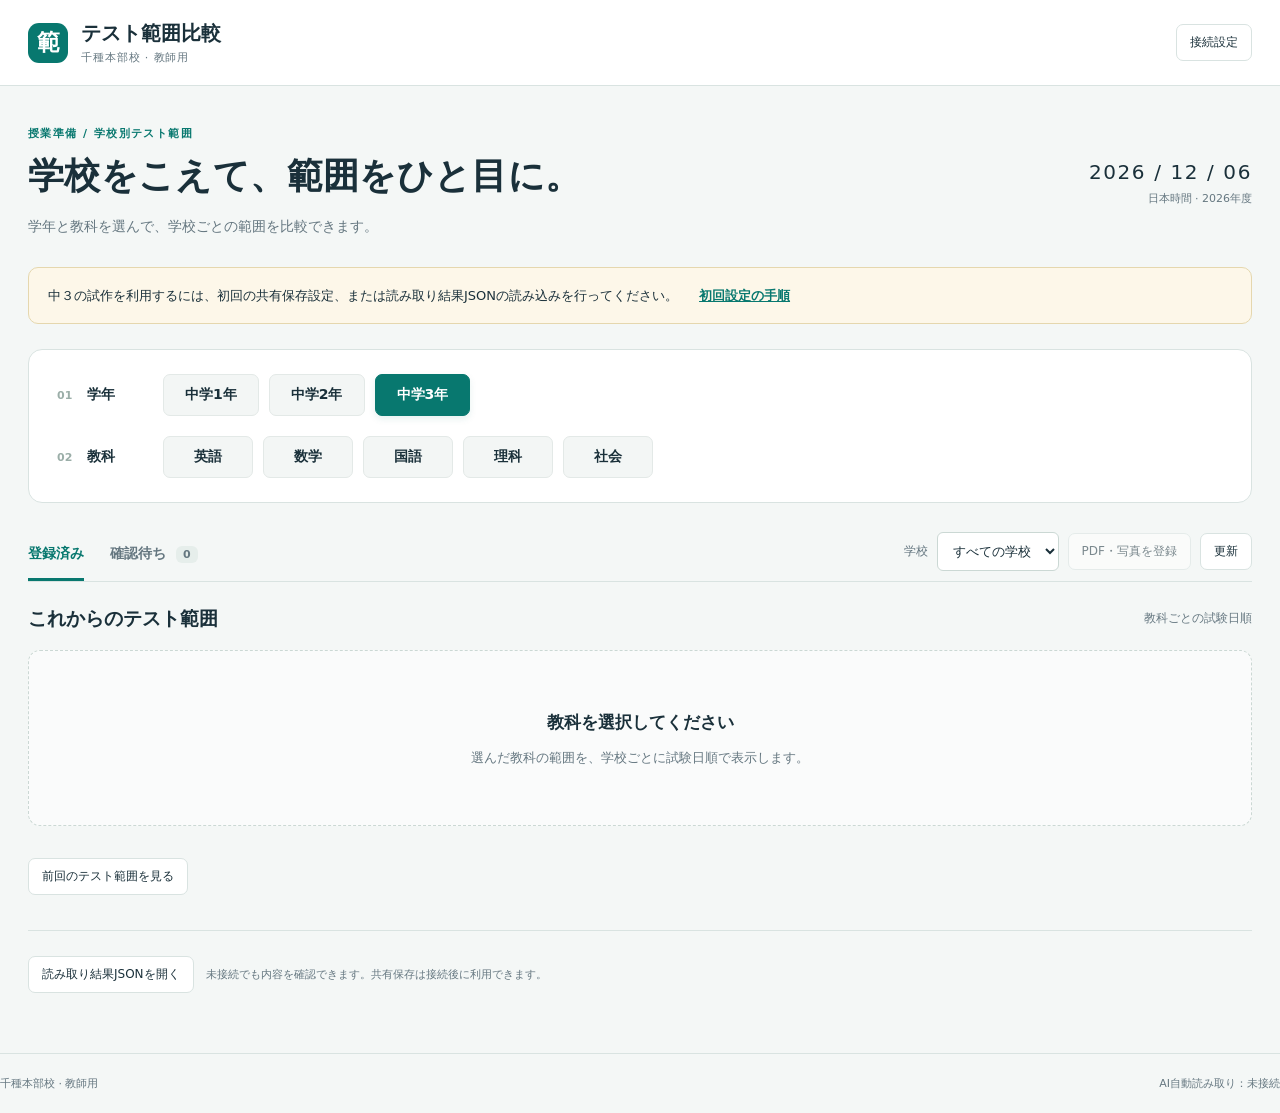
==== docs/school-ranges/index.html @ e5ff46f2 "Add separate school-range comparison UI and Google storage setup guide" ====
<!doctype html>
<html lang="ja">
<head>
  <meta charset="utf-8"><meta name="viewport" content="width=device-width, initial-scale=1">
  <meta name="robots" content="noindex,nofollow">
  <title>千種本部校｜学校別テスト範囲比較</title>
  <link rel="stylesheet" href="styles.css">
</head>
<body>
  <header class="top"><a class="brand" href="./"><span class="mark">範</span><span>テスト範囲比較<small>千種本部校 · 教師用</small></span></a><button id="connectionButton" class="quiet">接続設定</button></header>
  <main>
    <section class="intro"><div><p class="eyebrow">授業準備 / 学校別テスト範囲</p><h1>学校をこえて、<br class="mobile">範囲をひと目に。</h1><p class="lead">学年と教科を選んで、学校ごとの範囲を比較できます。</p></div><div class="today"><span id="today"></span><small id="year"></small></div></section>
    <div id="connectionStatus" class="notice" role="status"></div>
    <section class="selectors" aria-label="表示する学年と教科"><div class="selector-row"><h2><span>01</span> 学年</h2><div id="grades" class="segments"></div></div><div class="selector-row"><h2><span>02</span> 教科</h2><div id="subjects" class="segments"></div></div></section>
    <div class="toolbar"><nav class="tabs" aria-label="登録状態"><button id="upcomingTab" class="active">登録済み</button><button id="draftTab">確認待ち <span id="draftCount">0</span></button></nav><div class="actions"><label for="school">学校</label><select id="school"><option value="">すべての学校</option></select><button id="newButton" class="quiet">PDF・写真を登録</button><button id="refreshButton" class="quiet">更新</button></div></div>
    <section><div class="section-head"><h2 id="listTitle">これからのテスト範囲</h2><span id="sortHint">教科ごとの試験日順</span></div><div id="cards" class="cards"></div></section>
    <section id="previousSection" class="previous"><button id="previousButton" class="quiet">前回のテスト範囲を見る</button><div id="previousContent" hidden><div class="section-head"><h2>前回のテスト範囲</h2><span>当年度・学校ごとの直近の登録分</span></div><div id="previousCards" class="cards"></div></div></section>
    <div class="import-tools"><label class="file-button">読み取り結果JSONを開く<input id="importFile" type="file" accept="application/json,.json" hidden></label><button id="exportButton" class="quiet" hidden>確認内容をJSONで保存</button><span>未接続でも内容を確認できます。共有保存は接続後に利用できます。</span></div>
  </main>
  <footer><span>千種本部校 · 教師用</span><span>AI自動読み取り：未接続</span></footer>
  <dialog id="connectionDialog"><form method="dialog" class="modal"><div class="modal-head"><h2>共有保存の接続設定</h2><button value="cancel" class="close" aria-label="閉じる">×</button></div><p>Google側の保存用アプリを初回だけ設定します。接続先のURLを入力してください。</p><label>Apps Scriptの公開URL<input id="apiUrl" type="url" placeholder="https://script.google.com/macros/s/…/exec"></label><p id="connectionError" class="error" role="alert"></p><div class="modal-actions"><a href="setup.html" target="_blank" rel="noopener">初回設定の手順を見る</a><button id="connectButton" type="button" class="primary">接続する</button></div></form></dialog>
  <dialog id="editorDialog"><form id="editorForm" class="modal wide"><div class="modal-head"><div><p class="eyebrow">原本と照合してから登録</p><h2 id="editorTitle">範囲を修正</h2></div><button id="editorClose" type="button" class="close" aria-label="閉じる">×</button></div><div class="edit-layout"><section class="source-panel"><div class="source-tools"><strong id="sourceLabel"></strong><button id="loadOriginal" type="button" class="quiet">原本を表示</button><a id="driveOriginal" target="_blank" rel="noopener">Driveで開く</a></div><div id="sourcePreview" class="source-preview"><p>「原本を表示」で、登録元のPDF・写真を確認できます。</p></div></section><section class="fields"><div class="field-row"><label>学校名<input name="school" maxlength="80" required></label><label>学年<select name="grade"><option value="1">中学1年</option><option value="2">中学2年</option><option value="3">中学3年</option></select></label></div><div class="field-row"><label>年度<input name="year" type="number" min="2000" max="2100" required></label><label>テスト名<input name="testName" maxlength="100" required></label></div><div id="issuesPanel" class="issues"></div><div id="subjectFields"></div><label class="check"><input id="reviewed" type="checkbox">学校名・年度・試験日・全教科の範囲を原本と照合しました</label><p id="editorError" class="error" role="alert"></p></section></div><div class="modal-actions sticky"><span id="saveHint"></span><div><button id="saveDraft" type="button" class="quiet">下書き保存</button><button id="publishButton" type="button" class="primary">確認して登録</button></div></div></form></dialog>
  <dialog id="uploadDialog"><form id="uploadForm" class="modal"><div class="modal-head"><h2>PDF・写真を登録</h2><button id="uploadClose" type="button" class="close" aria-label="閉じる">×</button></div><p>資料を保存した後、原本と照合しながら範囲を入力します。AI自動読み取りは未接続です。</p><label>資料（PDF・JPEG・PNG／10MBまで）<input id="uploadFile" type="file" accept="application/pdf,image/jpeg,image/png" required></label><p id="uploadError" class="error" role="alert"></p><div class="modal-actions"><span>1件につき1校・1学年・1回のテスト</span><button id="uploadButton" type="button" class="primary">資料を保存して入力</button></div></form></dialog>
  <div id="toast" class="toast" role="status" hidden></div>
  <script src="config.js"></script><script src="core.js"></script><script src="app.js"></script>
</body>
</html>
---- docs/school-ranges/styles.css ----
:root{--ink:#1a303a;--muted:#657780;--accent:#08786f;--paper:#f4f7f6;--line:#d9e3e1;--orange:#946122;--pale:#fdf7e9;font-family:'Yu Gothic UI','Meiryo',system-ui,sans-serif;color:var(--ink);background:var(--paper)}*{box-sizing:border-box}body{margin:0}button,input,select,textarea{font:inherit}button,a,label.file-button{touch-action:manipulation}button,.file-button{cursor:pointer}button{border:0;background:none;color:inherit}button:disabled{opacity:.55;cursor:wait}a{color:var(--accent)}button:focus-visible,a:focus-visible,input:focus-visible,textarea:focus-visible,select:focus-visible{outline:3px solid #56b9ac;outline-offset:3px}.top{height:86px;padding:0 max(28px,calc((100vw - 1360px)/2));display:flex;align-items:center;justify-content:space-between;background:#fff;border-bottom:1px solid var(--line)}.brand{display:flex;gap:13px;align-items:center;color:var(--ink);text-decoration:none;font-size:20px;font-weight:700}.brand small{display:block;font-size:11px;color:var(--muted);font-weight:500;margin-top:3px;letter-spacing:.08em}.mark{display:grid;place-items:center;background:var(--accent);color:white;width:40px;height:40px;border-radius:11px;font-size:23px}main{max-width:1360px;margin:auto;padding:40px 28px 60px}.intro{display:flex;align-items:center;justify-content:space-between;margin-bottom:27px}.eyebrow{font-size:11px;letter-spacing:.13em;color:var(--accent);font-weight:700;margin:0 0 10px}h1{font-size:36px;letter-spacing:.01em;line-height:1.4;margin:0 0 13px}h2{margin:0;font-size:19px}.lead{font-size:14px;color:var(--muted);line-height:1.8;margin:0}.today{text-align:right;font-size:20px;font-variant-numeric:tabular-nums;letter-spacing:.08em}.today small{font-size:11px;color:var(--muted);display:block;margin-top:7px;letter-spacing:0}.mobile{display:none}.notice{padding:15px 19px;border:1px solid #e5d7ae;background:var(--pale);border-radius:10px;font-size:13px;line-height:1.8;margin-bottom:25px}.notice.connected{background:#eaf5f1;border-color:#bbdacf}.notice button{color:var(--accent);text-decoration:underline;margin-left:15px;font-weight:700}.selectors{background:white;border:1px solid var(--line);padding:24px 28px;border-radius:14px;margin-bottom:27px}.selector-row{display:flex;align-items:center;gap:26px}.selector-row+.selector-row{margin-top:20px}.selector-row h2{min-width:80px;font-size:14px}.selector-row h2 span{color:#9baea8;font-size:11px;margin-right:10px}.segments{display:flex;flex-wrap:wrap;gap:10px}.segments button{min-width:90px;background:#f3f6f5;border:1px solid #e3e9e7;border-radius:7px;padding:11px 21px;font-weight:700;font-size:14px}.segments button.active{background:var(--accent);border-color:var(--accent);color:white;box-shadow:0 3px 7px #08786f1a}.toolbar{display:flex;align-items:center;justify-content:space-between;gap:15px;border-bottom:1px solid var(--line);margin-bottom:24px}.tabs{display:flex;align-items:center;gap:26px}.tabs button{padding:15px 0;border-bottom:3px solid transparent;font-size:14px;font-weight:700;color:var(--muted)}.tabs button.active{color:var(--accent);border-color:var(--accent)}.tabs span{background:#e6eeeb;padding:2px 7px;border-radius:6px;margin-left:5px;font-size:11px}.actions{display:flex;align-items:center;gap:9px;padding-bottom:7px}.actions label{font-size:12px;color:var(--muted)}.quiet,.file-button{border:1px solid var(--line);border-radius:7px;background:white;padding:9px 13px;font-size:12px;white-space:nowrap}.primary{background:var(--accent);color:white;border-radius:8px;padding:11px 17px;font-size:13px;font-weight:700}select,input,textarea{border:1px solid #cbd8d4;border-radius:6px;background:#fff;color:var(--ink);padding:10px 11px}select{font-size:13px}.section-head{display:flex;align-items:center;justify-content:space-between;margin:0 0 18px}.section-head span{color:var(--muted);font-size:12px}.cards{display:grid;grid-template-columns:repeat(3,minmax(0,1fr));gap:18px;align-items:start}.card{background:white;border:1px solid var(--line);border-radius:12px;overflow:hidden}.card-top{padding:18px 21px 16px;border-bottom:1px solid #e8eeeb;background:#fcfdfc}.card-date{color:var(--accent);font-weight:700;font-size:18px;margin:0 0 10px;font-variant-numeric:tabular-nums}.card h3{font-size:21px;margin:0 0 6px}.card-meta{font-size:11px;color:var(--muted)}.badge{display:inline-block;margin-left:8px;color:var(--orange);background:#f9efdc;padding:2px 7px;border-radius:5px;font-size:10px;vertical-align:middle}.card-body{padding:20px 21px}.card-label{font-size:11px;font-weight:700;color:var(--muted);letter-spacing:.07em;margin:0 0 9px}.range-text{white-space:pre-wrap;overflow-wrap:anywhere;line-height:1.95;font-size:14px;margin:0}.points{border-top:1px solid #e6ede9;margin-top:20px;padding-top:16px}.points .range-text{font-size:12px;line-height:1.9}.card-issues{background:var(--pale);font-size:12px;line-height:1.8;padding:12px 15px;border-top:1px solid #efdfb8}.card-bottom{display:flex;justify-content:space-between;padding:13px 20px;border-top:1px solid #e8eeeb;font-size:12px}.card-bottom button{color:var(--accent);font-weight:700}.empty{grid-column:1/-1;text-align:center;border:1px dashed #cbd8d4;padding:54px 20px;border-radius:12px;background:#ffffff88;color:var(--muted);line-height:2}.empty h3{color:var(--ink);font-size:17px;margin:0 0 6px}.empty p{font-size:13px;margin:0}.empty button{margin-top:15px}.previous{margin-top:32px}.previous #previousContent{background:#eaf0ed;padding:23px;margin-top:17px;border-radius:12px}.import-tools{margin-top:35px;padding-top:25px;border-top:1px solid var(--line);display:flex;flex-wrap:wrap;align-items:center;gap:12px}.import-tools span{font-size:11px;color:var(--muted)}footer{max-width:1304px;margin:auto;border-top:1px solid var(--line);padding:22px 0;display:flex;justify-content:space-between;color:var(--muted);font-size:11px}dialog{padding:0;border:1px solid var(--line);border-radius:15px;max-width:min(95vw,1300px);max-height:94vh;box-shadow:0 16px 100px #132c3940}dialog::backdrop{background:#0c26386b}.modal{width:min(600px,93vw);padding:26px;margin:0}.modal.wide{width:min(1240px,94vw)}.modal p{font-size:13px;line-height:1.9;color:var(--muted)}.modal-head{display:flex;justify-content:space-between;align-items:start;gap:20px;margin-bottom:22px}.close{font-size:26px;line-height:1;padding:2px}.modal label{display:block;font-size:12px;font-weight:700;line-height:1.8}.modal label input:not([type=checkbox]),.modal label textarea,.modal label select{display:block;width:100%;margin-top:5px;font-size:14px;font-weight:400}.modal-actions{display:flex;align-items:center;justify-content:space-between;gap:16px;margin-top:25px;font-size:12px}.modal-actions>div{display:flex;gap:8px}.modal-actions a{font-size:12px}.sticky{position:sticky;bottom:-26px;padding:15px 0;background:#fff;border-top:1px solid var(--line);z-index:2}.edit-layout{display:grid;grid-template-columns:1fr 1fr;gap:25px;align-items:start}.source-panel{position:sticky;top:0}.source-tools{display:flex;align-items:center;gap:10px;flex-wrap:wrap;margin-bottom:12px;font-size:12px}.source-tools a{font-size:12px}.source-preview{height:64vh;min-height:340px;border:1px solid var(--line);border-radius:8px;background:#f0f3f2;overflow:auto;display:flex;align-items:center;justify-content:center}.source-preview p{text-align:center;margin:25px}.source-preview iframe{border:0;width:100%;height:100%}.source-preview img{max-width:100%;height:auto}.field-row{display:grid;grid-template-columns:1fr 1fr;gap:12px;margin-bottom:14px}.subject-field{border-top:1px solid var(--line);padding-top:18px;margin-top:20px}.subject-field h3{font-size:16px;color:var(--accent);margin:0 0 10px}.subject-field label{margin-bottom:11px}.subject-field textarea{min-height:130px;resize:vertical;line-height:1.8}.subject-field textarea.points-input{min-height:70px}.check{display:flex!important;align-items:flex-start;gap:7px;margin-top:17px;font-size:12px!important}.check input{margin-top:4px}.issues:not(:empty){background:var(--pale);padding:13px;border-radius:8px;margin:16px 0;font-size:12px}.issues h3{font-size:13px;margin:0 0 10px;color:var(--orange)}.issues .check{font-weight:400;line-height:1.8;margin:8px 0}.error{color:#b44239!important;white-space:pre-line}.toast{position:fixed;bottom:28px;left:50%;transform:translateX(-50%);background:#173d36;color:white;border-radius:9px;padding:14px 25px;max-width:90vw;font-size:13px;box-shadow:0 7px 25px #102b3930;z-index:20}.setup main{max-width:900px}.step{background:white;border:1px solid var(--line);padding:26px;border-radius:12px;margin:20px 0}.step h2{margin-bottom:14px}.step p,.step li{font-size:14px;line-height:2}.setup ol{padding-left:22px}.setup textarea{width:100%;height:180px;font-family:monospace;font-size:12px}.setup code{background:#edf2ef;padding:2px 6px;border-radius:4px}@media(min-width:1700px){.cards{gap:24px}}@media(max-width:1100px){.cards{grid-template-columns:repeat(2,minmax(0,1fr))}.toolbar{align-items:flex-start;flex-direction:column;gap:8px}.actions{width:100%;flex-wrap:wrap}.edit-layout{grid-template-columns:1fr}.source-panel{position:static}.source-preview{height:48vh}}@media(max-width:680px){.top{height:73px;padding:0 18px}.brand{font-size:16px}.brand small{font-size:10px}.mark{width:34px;height:34px;font-size:19px}main{padding:29px 18px 35px}.intro{align-items:start}.today{font-size:12px;margin-top:5px;white-space:nowrap}.today small{font-size:10px}h1{font-size:27px}.mobile{display:block}.lead{font-size:12px}.selectors{padding:20px 16px}.selector-row{align-items:start;flex-direction:column;gap:10px}.selector-row h2{font-size:12px}.segments{gap:7px}.segments button{min-width:0;font-size:12px;padding:10px 15px}.cards{grid-template-columns:1fr}.toolbar{margin-bottom:20px}.actions{gap:7px}.actions select{max-width:165px;font-size:12px}.section-head h2{font-size:17px}.section-head span{font-size:10px}.range-text{font-size:15px}.card h3{font-size:22px}.card-date{font-size:19px}.modal{padding:20px}.modal-head h2{font-size:18px}.modal-actions{flex-wrap:wrap}.sticky{bottom:-20px}.field-row{grid-template-columns:1fr}.previous #previousContent{padding:13px}footer{margin:0 18px;font-size:10px}.top .quiet{padding:8px;font-size:11px}}
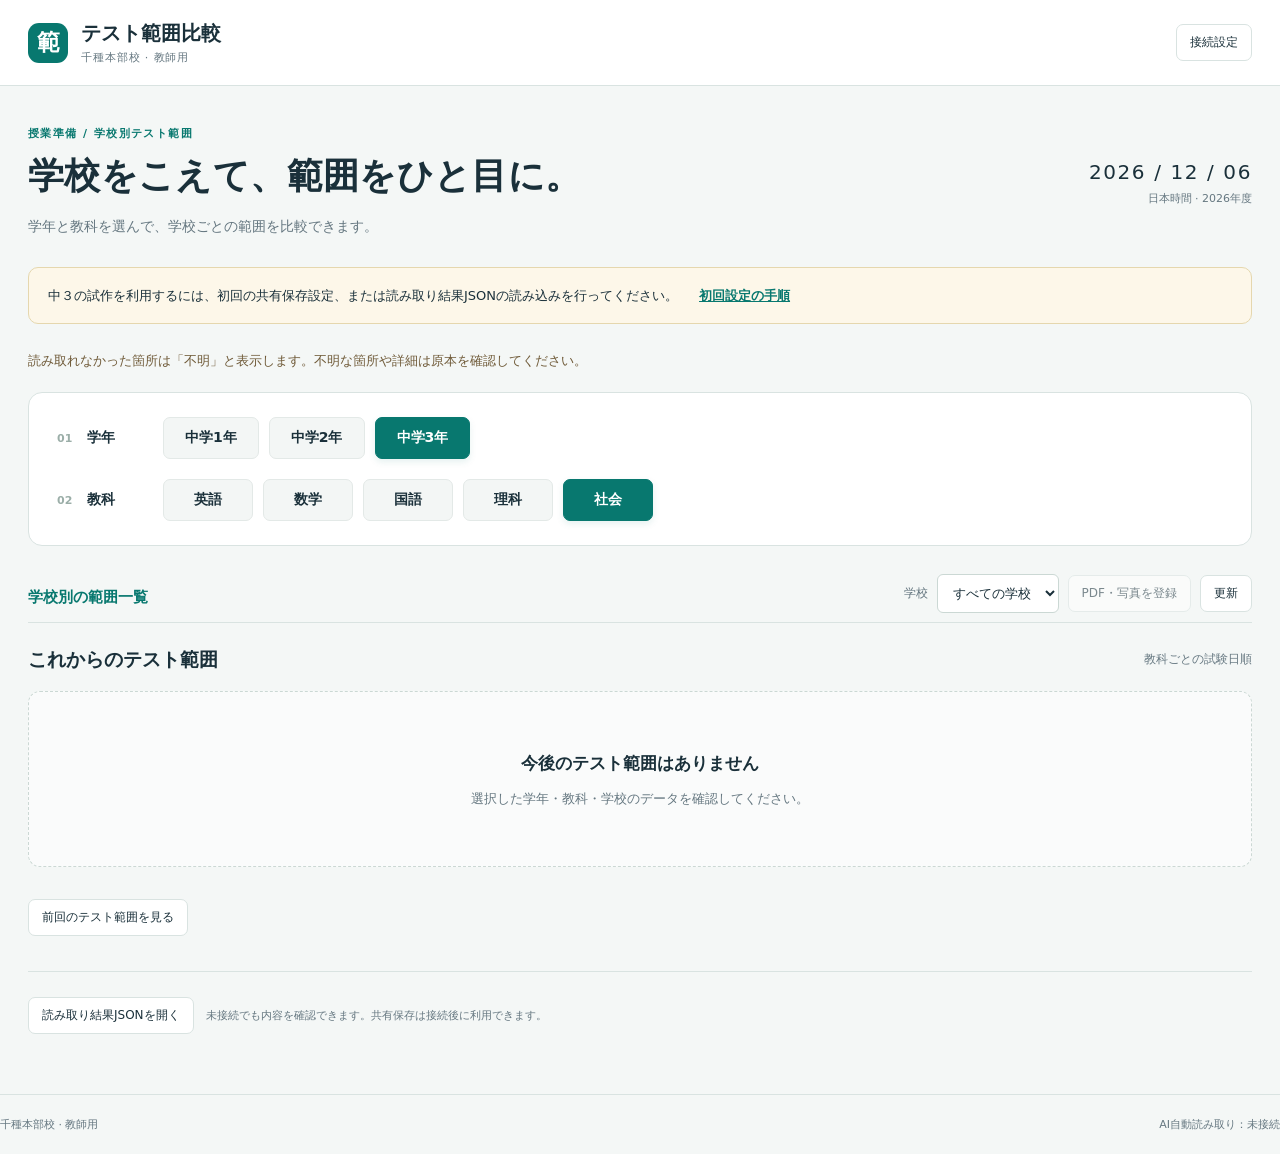
==== commit 96cc3a55: "Remove review gate and display school ranges with unknown fragments immediately" ====
--- a/docs/school-ranges/index.html
+++ b/docs/school-ranges/index.html
@@ -4,24 +4,24 @@
   <meta charset="utf-8"><meta name="viewport" content="width=device-width, initial-scale=1">
   <meta name="robots" content="noindex,nofollow">
   <title>千種本部校｜学校別テスト範囲比較</title>
-  <link rel="stylesheet" href="styles.css">
+  <link rel="stylesheet" href="styles.css?v=direct-20261107">
 </head>
 <body>
   <header class="top"><a class="brand" href="./"><span class="mark">範</span><span>テスト範囲比較<small>千種本部校 · 教師用</small></span></a><button id="connectionButton" class="quiet">接続設定</button></header>
   <main>
     <section class="intro"><div><p class="eyebrow">授業準備 / 学校別テスト範囲</p><h1>学校をこえて、<br class="mobile">範囲をひと目に。</h1><p class="lead">学年と教科を選んで、学校ごとの範囲を比較できます。</p></div><div class="today"><span id="today"></span><small id="year"></small></div></section>
     <div id="connectionStatus" class="notice" role="status"></div>
-    <section class="selectors" aria-label="表示する学年と教科"><div class="selector-row"><h2><span>01</span> 学年</h2><div id="grades" class="segments"></div></div><div class="selector-row"><h2><span>02</span> 教科</h2><div id="subjects" class="segments"></div></div></section>
-    <div class="toolbar"><nav class="tabs" aria-label="登録状態"><button id="upcomingTab" class="active">登録済み</button><button id="draftTab">確認待ち <span id="draftCount">0</span></button></nav><div class="actions"><label for="school">学校</label><select id="school"><option value="">すべての学校</option></select><button id="newButton" class="quiet">PDF・写真を登録</button><button id="refreshButton" class="quiet">更新</button></div></div>
+    <p class="source-note">読み取れなかった箇所は「不明」と表示します。不明な箇所や詳細は原本を確認してください。</p><section class="selectors" aria-label="表示する学年と教科"><div class="selector-row"><h2><span>01</span> 学年</h2><div id="grades" class="segments"></div></div><div class="selector-row"><h2><span>02</span> 教科</h2><div id="subjects" class="segments"></div></div></section>
+    <div class="toolbar"><strong class="list-label">学校別の範囲一覧</strong><div class="actions"><label for="school">学校</label><select id="school"><option value="">すべての学校</option></select><button id="newButton" class="quiet">PDF・写真を登録</button><button id="refreshButton" class="quiet">更新</button></div></div>
     <section><div class="section-head"><h2 id="listTitle">これからのテスト範囲</h2><span id="sortHint">教科ごとの試験日順</span></div><div id="cards" class="cards"></div></section>
     <section id="previousSection" class="previous"><button id="previousButton" class="quiet">前回のテスト範囲を見る</button><div id="previousContent" hidden><div class="section-head"><h2>前回のテスト範囲</h2><span>当年度・学校ごとの直近の登録分</span></div><div id="previousCards" class="cards"></div></div></section>
     <div class="import-tools"><label class="file-button">読み取り結果JSONを開く<input id="importFile" type="file" accept="application/json,.json" hidden></label><button id="exportButton" class="quiet" hidden>確認内容をJSONで保存</button><span>未接続でも内容を確認できます。共有保存は接続後に利用できます。</span></div>
   </main>
   <footer><span>千種本部校 · 教師用</span><span>AI自動読み取り：未接続</span></footer>
   <dialog id="connectionDialog"><form method="dialog" class="modal"><div class="modal-head"><h2>共有保存の接続設定</h2><button value="cancel" class="close" aria-label="閉じる">×</button></div><p>Google側の保存用アプリを初回だけ設定します。接続先のURLを入力してください。</p><label>Apps Scriptの公開URL<input id="apiUrl" type="url" placeholder="https://script.google.com/macros/s/…/exec"></label><p id="connectionError" class="error" role="alert"></p><div class="modal-actions"><a href="setup.html" target="_blank" rel="noopener">初回設定の手順を見る</a><button id="connectButton" type="button" class="primary">接続する</button></div></form></dialog>
-  <dialog id="editorDialog"><form id="editorForm" class="modal wide"><div class="modal-head"><div><p class="eyebrow">原本と照合してから登録</p><h2 id="editorTitle">範囲を修正</h2></div><button id="editorClose" type="button" class="close" aria-label="閉じる">×</button></div><div class="edit-layout"><section class="source-panel"><div class="source-tools"><strong id="sourceLabel"></strong><button id="loadOriginal" type="button" class="quiet">原本を表示</button><a id="driveOriginal" target="_blank" rel="noopener">Driveで開く</a></div><div id="sourcePreview" class="source-preview"><p>「原本を表示」で、登録元のPDF・写真を確認できます。</p></div></section><section class="fields"><div class="field-row"><label>学校名<input name="school" maxlength="80" required></label><label>学年<select name="grade"><option value="1">中学1年</option><option value="2">中学2年</option><option value="3">中学3年</option></select></label></div><div class="field-row"><label>年度<input name="year" type="number" min="2000" max="2100" required></label><label>テスト名<input name="testName" maxlength="100" required></label></div><div id="issuesPanel" class="issues"></div><div id="subjectFields"></div><label class="check"><input id="reviewed" type="checkbox">学校名・年度・試験日・全教科の範囲を原本と照合しました</label><p id="editorError" class="error" role="alert"></p></section></div><div class="modal-actions sticky"><span id="saveHint"></span><div><button id="saveDraft" type="button" class="quiet">下書き保存</button><button id="publishButton" type="button" class="primary">確認して登録</button></div></div></form></dialog>
+  <dialog id="editorDialog"><form id="editorForm" class="modal wide"><div class="modal-head"><div><p class="eyebrow">不明な箇所は「不明」のまま保存できます</p><h2 id="editorTitle">範囲を修正</h2></div><button id="editorClose" type="button" class="close" aria-label="閉じる">×</button></div><div class="edit-layout"><section class="source-panel"><div class="source-tools"><strong id="sourceLabel"></strong><button id="loadOriginal" type="button" class="quiet">原本を表示</button><a id="driveOriginal" target="_blank" rel="noopener">Driveで開く</a></div><div id="sourcePreview" class="source-preview"><p>「原本を表示」で、登録元のPDF・写真を確認できます。</p></div></section><section class="fields"><div class="field-row"><label>学校名<input name="school" maxlength="80" required></label><label>学年<select name="grade"><option value="1">中学1年</option><option value="2">中学2年</option><option value="3">中学3年</option></select></label></div><div class="field-row"><label>年度<input name="year" type="number" min="2000" max="2100" required></label><label>テスト名<input name="testName" maxlength="100" required></label></div><div id="subjectFields"></div><p id="editorError" class="error" role="alert"></p></section></div><div class="modal-actions sticky"><span id="saveHint"></span><div><button id="publishButton" type="button" class="primary">保存する</button></div></div></form></dialog>
   <dialog id="uploadDialog"><form id="uploadForm" class="modal"><div class="modal-head"><h2>PDF・写真を登録</h2><button id="uploadClose" type="button" class="close" aria-label="閉じる">×</button></div><p>資料を保存した後、原本と照合しながら範囲を入力します。AI自動読み取りは未接続です。</p><label>資料（PDF・JPEG・PNG／10MBまで）<input id="uploadFile" type="file" accept="application/pdf,image/jpeg,image/png" required></label><p id="uploadError" class="error" role="alert"></p><div class="modal-actions"><span>1件につき1校・1学年・1回のテスト</span><button id="uploadButton" type="button" class="primary">資料を保存して入力</button></div></form></dialog>
   <div id="toast" class="toast" role="status" hidden></div>
-  <script src="config.js"></script><script src="core.js"></script><script src="app.js"></script>
+  <script src="config.js?v=direct-20261107"></script><script src="core.js?v=direct-20261107"></script><script src="app.js?v=direct-20261107"></script>
 </body>
 </html>
--- a/docs/school-ranges/styles.css
+++ b/docs/school-ranges/styles.css
@@ -1 +1 @@
-:root{--ink:#1a303a;--muted:#657780;--accent:#08786f;--paper:#f4f7f6;--line:#d9e3e1;--orange:#946122;--pale:#fdf7e9;font-family:'Yu Gothic UI','Meiryo',system-ui,sans-serif;color:var(--ink);background:var(--paper)}*{box-sizing:border-box}body{margin:0}button,input,select,textarea{font:inherit}button,a,label.file-button{touch-action:manipulation}button,.file-button{cursor:pointer}button{border:0;background:none;color:inherit}button:disabled{opacity:.55;cursor:wait}a{color:var(--accent)}button:focus-visible,a:focus-visible,input:focus-visible,textarea:focus-visible,select:focus-visible{outline:3px solid #56b9ac;outline-offset:3px}.top{height:86px;padding:0 max(28px,calc((100vw - 1360px)/2));display:flex;align-items:center;justify-content:space-between;background:#fff;border-bottom:1px solid var(--line)}.brand{display:flex;gap:13px;align-items:center;color:var(--ink);text-decoration:none;font-size:20px;font-weight:700}.brand small{display:block;font-size:11px;color:var(--muted);font-weight:500;margin-top:3px;letter-spacing:.08em}.mark{display:grid;place-items:center;background:var(--accent);color:white;width:40px;height:40px;border-radius:11px;font-size:23px}main{max-width:1360px;margin:auto;padding:40px 28px 60px}.intro{display:flex;align-items:center;justify-content:space-between;margin-bottom:27px}.eyebrow{font-size:11px;letter-spacing:.13em;color:var(--accent);font-weight:700;margin:0 0 10px}h1{font-size:36px;letter-spacing:.01em;line-height:1.4;margin:0 0 13px}h2{margin:0;font-size:19px}.lead{font-size:14px;color:var(--muted);line-height:1.8;margin:0}.today{text-align:right;font-size:20px;font-variant-numeric:tabular-nums;letter-spacing:.08em}.today small{font-size:11px;color:var(--muted);display:block;margin-top:7px;letter-spacing:0}.mobile{display:none}.notice{padding:15px 19px;border:1px solid #e5d7ae;background:var(--pale);border-radius:10px;font-size:13px;line-height:1.8;margin-bottom:25px}.notice.connected{background:#eaf5f1;border-color:#bbdacf}.notice button{color:var(--accent);text-decoration:underline;margin-left:15px;font-weight:700}.selectors{background:white;border:1px solid var(--line);padding:24px 28px;border-radius:14px;margin-bottom:27px}.selector-row{display:flex;align-items:center;gap:26px}.selector-row+.selector-row{margin-top:20px}.selector-row h2{min-width:80px;font-size:14px}.selector-row h2 span{color:#9baea8;font-size:11px;margin-right:10px}.segments{display:flex;flex-wrap:wrap;gap:10px}.segments button{min-width:90px;background:#f3f6f5;border:1px solid #e3e9e7;border-radius:7px;padding:11px 21px;font-weight:700;font-size:14px}.segments button.active{background:var(--accent);border-color:var(--accent);color:white;box-shadow:0 3px 7px #08786f1a}.toolbar{display:flex;align-items:center;justify-content:space-between;gap:15px;border-bottom:1px solid var(--line);margin-bottom:24px}.tabs{display:flex;align-items:center;gap:26px}.tabs button{padding:15px 0;border-bottom:3px solid transparent;font-size:14px;font-weight:700;color:var(--muted)}.tabs button.active{color:var(--accent);border-color:var(--accent)}.tabs span{background:#e6eeeb;padding:2px 7px;border-radius:6px;margin-left:5px;font-size:11px}.actions{display:flex;align-items:center;gap:9px;padding-bottom:7px}.actions label{font-size:12px;color:var(--muted)}.quiet,.file-button{border:1px solid var(--line);border-radius:7px;background:white;padding:9px 13px;font-size:12px;white-space:nowrap}.primary{background:var(--accent);color:white;border-radius:8px;padding:11px 17px;font-size:13px;font-weight:700}select,input,textarea{border:1px solid #cbd8d4;border-radius:6px;background:#fff;color:var(--ink);padding:10px 11px}select{font-size:13px}.section-head{display:flex;align-items:center;justify-content:space-between;margin:0 0 18px}.section-head span{color:var(--muted);font-size:12px}.cards{display:grid;grid-template-columns:repeat(3,minmax(0,1fr));gap:18px;align-items:start}.card{background:white;border:1px solid var(--line);border-radius:12px;overflow:hidden}.card-top{padding:18px 21px 16px;border-bottom:1px solid #e8eeeb;background:#fcfdfc}.card-date{color:var(--accent);font-weight:700;font-size:18px;margin:0 0 10px;font-variant-numeric:tabular-nums}.card h3{font-size:21px;margin:0 0 6px}.card-meta{font-size:11px;color:var(--muted)}.badge{display:inline-block;margin-left:8px;color:var(--orange);background:#f9efdc;padding:2px 7px;border-radius:5px;font-size:10px;vertical-align:middle}.card-body{padding:20px 21px}.card-label{font-size:11px;font-weight:700;color:var(--muted);letter-spacing:.07em;margin:0 0 9px}.range-text{white-space:pre-wrap;overflow-wrap:anywhere;line-height:1.95;font-size:14px;margin:0}.points{border-top:1px solid #e6ede9;margin-top:20px;padding-top:16px}.points .range-text{font-size:12px;line-height:1.9}.card-issues{background:var(--pale);font-size:12px;line-height:1.8;padding:12px 15px;border-top:1px solid #efdfb8}.card-bottom{display:flex;justify-content:space-between;padding:13px 20px;border-top:1px solid #e8eeeb;font-size:12px}.card-bottom button{color:var(--accent);font-weight:700}.empty{grid-column:1/-1;text-align:center;border:1px dashed #cbd8d4;padding:54px 20px;border-radius:12px;background:#ffffff88;color:var(--muted);line-height:2}.empty h3{color:var(--ink);font-size:17px;margin:0 0 6px}.empty p{font-size:13px;margin:0}.empty button{margin-top:15px}.previous{margin-top:32px}.previous #previousContent{background:#eaf0ed;padding:23px;margin-top:17px;border-radius:12px}.import-tools{margin-top:35px;padding-top:25px;border-top:1px solid var(--line);display:flex;flex-wrap:wrap;align-items:center;gap:12px}.import-tools span{font-size:11px;color:var(--muted)}footer{max-width:1304px;margin:auto;border-top:1px solid var(--line);padding:22px 0;display:flex;justify-content:space-between;color:var(--muted);font-size:11px}dialog{padding:0;border:1px solid var(--line);border-radius:15px;max-width:min(95vw,1300px);max-height:94vh;box-shadow:0 16px 100px #132c3940}dialog::backdrop{background:#0c26386b}.modal{width:min(600px,93vw);padding:26px;margin:0}.modal.wide{width:min(1240px,94vw)}.modal p{font-size:13px;line-height:1.9;color:var(--muted)}.modal-head{display:flex;justify-content:space-between;align-items:start;gap:20px;margin-bottom:22px}.close{font-size:26px;line-height:1;padding:2px}.modal label{display:block;font-size:12px;font-weight:700;line-height:1.8}.modal label input:not([type=checkbox]),.modal label textarea,.modal label select{display:block;width:100%;margin-top:5px;font-size:14px;font-weight:400}.modal-actions{display:flex;align-items:center;justify-content:space-between;gap:16px;margin-top:25px;font-size:12px}.modal-actions>div{display:flex;gap:8px}.modal-actions a{font-size:12px}.sticky{position:sticky;bottom:-26px;padding:15px 0;background:#fff;border-top:1px solid var(--line);z-index:2}.edit-layout{display:grid;grid-template-columns:1fr 1fr;gap:25px;align-items:start}.source-panel{position:sticky;top:0}.source-tools{display:flex;align-items:center;gap:10px;flex-wrap:wrap;margin-bottom:12px;font-size:12px}.source-tools a{font-size:12px}.source-preview{height:64vh;min-height:340px;border:1px solid var(--line);border-radius:8px;background:#f0f3f2;overflow:auto;display:flex;align-items:center;justify-content:center}.source-preview p{text-align:center;margin:25px}.source-preview iframe{border:0;width:100%;height:100%}.source-preview img{max-width:100%;height:auto}.field-row{display:grid;grid-template-columns:1fr 1fr;gap:12px;margin-bottom:14px}.subject-field{border-top:1px solid var(--line);padding-top:18px;margin-top:20px}.subject-field h3{font-size:16px;color:var(--accent);margin:0 0 10px}.subject-field label{margin-bottom:11px}.subject-field textarea{min-height:130px;resize:vertical;line-height:1.8}.subject-field textarea.points-input{min-height:70px}.check{display:flex!important;align-items:flex-start;gap:7px;margin-top:17px;font-size:12px!important}.check input{margin-top:4px}.issues:not(:empty){background:var(--pale);padding:13px;border-radius:8px;margin:16px 0;font-size:12px}.issues h3{font-size:13px;margin:0 0 10px;color:var(--orange)}.issues .check{font-weight:400;line-height:1.8;margin:8px 0}.error{color:#b44239!important;white-space:pre-line}.toast{position:fixed;bottom:28px;left:50%;transform:translateX(-50%);background:#173d36;color:white;border-radius:9px;padding:14px 25px;max-width:90vw;font-size:13px;box-shadow:0 7px 25px #102b3930;z-index:20}.setup main{max-width:900px}.step{background:white;border:1px solid var(--line);padding:26px;border-radius:12px;margin:20px 0}.step h2{margin-bottom:14px}.step p,.step li{font-size:14px;line-height:2}.setup ol{padding-left:22px}.setup textarea{width:100%;height:180px;font-family:monospace;font-size:12px}.setup code{background:#edf2ef;padding:2px 6px;border-radius:4px}@media(min-width:1700px){.cards{gap:24px}}@media(max-width:1100px){.cards{grid-template-columns:repeat(2,minmax(0,1fr))}.toolbar{align-items:flex-start;flex-direction:column;gap:8px}.actions{width:100%;flex-wrap:wrap}.edit-layout{grid-template-columns:1fr}.source-panel{position:static}.source-preview{height:48vh}}@media(max-width:680px){.top{height:73px;padding:0 18px}.brand{font-size:16px}.brand small{font-size:10px}.mark{width:34px;height:34px;font-size:19px}main{padding:29px 18px 35px}.intro{align-items:start}.today{font-size:12px;margin-top:5px;white-space:nowrap}.today small{font-size:10px}h1{font-size:27px}.mobile{display:block}.lead{font-size:12px}.selectors{padding:20px 16px}.selector-row{align-items:start;flex-direction:column;gap:10px}.selector-row h2{font-size:12px}.segments{gap:7px}.segments button{min-width:0;font-size:12px;padding:10px 15px}.cards{grid-template-columns:1fr}.toolbar{margin-bottom:20px}.actions{gap:7px}.actions select{max-width:165px;font-size:12px}.section-head h2{font-size:17px}.section-head span{font-size:10px}.range-text{font-size:15px}.card h3{font-size:22px}.card-date{font-size:19px}.modal{padding:20px}.modal-head h2{font-size:18px}.modal-actions{flex-wrap:wrap}.sticky{bottom:-20px}.field-row{grid-template-columns:1fr}.previous #previousContent{padding:13px}footer{margin:0 18px;font-size:10px}.top .quiet{padding:8px;font-size:11px}}
+:root{--ink:#1a303a;--muted:#657780;--accent:#08786f;--paper:#f4f7f6;--line:#d9e3e1;--orange:#946122;--pale:#fdf7e9;font-family:'Yu Gothic UI','Meiryo',system-ui,sans-serif;color:var(--ink);background:var(--paper)}*{box-sizing:border-box}body{margin:0}button,input,select,textarea{font:inherit}button,a,label.file-button{touch-action:manipulation}button,.file-button{cursor:pointer}button{border:0;background:none;color:inherit}button:disabled{opacity:.55;cursor:wait}a{color:var(--accent)}button:focus-visible,a:focus-visible,input:focus-visible,textarea:focus-visible,select:focus-visible{outline:3px solid #56b9ac;outline-offset:3px}.top{height:86px;padding:0 max(28px,calc((100vw - 1360px)/2));display:flex;align-items:center;justify-content:space-between;background:#fff;border-bottom:1px solid var(--line)}.brand{display:flex;gap:13px;align-items:center;color:var(--ink);text-decoration:none;font-size:20px;font-weight:700}.brand small{display:block;font-size:11px;color:var(--muted);font-weight:500;margin-top:3px;letter-spacing:.08em}.mark{display:grid;place-items:center;background:var(--accent);color:white;width:40px;height:40px;border-radius:11px;font-size:23px}main{max-width:1360px;margin:auto;padding:40px 28px 60px}.intro{display:flex;align-items:center;justify-content:space-between;margin-bottom:27px}.eyebrow{font-size:11px;letter-spacing:.13em;color:var(--accent);font-weight:700;margin:0 0 10px}h1{font-size:36px;letter-spacing:.01em;line-height:1.4;margin:0 0 13px}h2{margin:0;font-size:19px}.lead{font-size:14px;color:var(--muted);line-height:1.8;margin:0}.today{text-align:right;font-size:20px;font-variant-numeric:tabular-nums;letter-spacing:.08em}.today small{font-size:11px;color:var(--muted);display:block;margin-top:7px;letter-spacing:0}.mobile{display:none}.notice{padding:15px 19px;border:1px solid #e5d7ae;background:var(--pale);border-radius:10px;font-size:13px;line-height:1.8;margin-bottom:25px}.notice.connected{background:#eaf5f1;border-color:#bbdacf}.notice button{color:var(--accent);text-decoration:underline;margin-left:15px;font-weight:700}.selectors{background:white;border:1px solid var(--line);padding:24px 28px;border-radius:14px;margin-bottom:27px}.selector-row{display:flex;align-items:center;gap:26px}.selector-row+.selector-row{margin-top:20px}.selector-row h2{min-width:80px;font-size:14px}.selector-row h2 span{color:#9baea8;font-size:11px;margin-right:10px}.segments{display:flex;flex-wrap:wrap;gap:10px}.segments button{min-width:90px;background:#f3f6f5;border:1px solid #e3e9e7;border-radius:7px;padding:11px 21px;font-weight:700;font-size:14px}.segments button.active{background:var(--accent);border-color:var(--accent);color:white;box-shadow:0 3px 7px #08786f1a}.source-note{font-size:13px;color:#6f5a38;line-height:1.9;margin:0 0 18px}.list-label{font-size:15px;padding:15px 0;color:var(--accent)}.toolbar{display:flex;align-items:center;justify-content:space-between;gap:15px;border-bottom:1px solid var(--line);margin-bottom:24px}.tabs{display:flex;align-items:center;gap:26px}.tabs button{padding:15px 0;border-bottom:3px solid transparent;font-size:14px;font-weight:700;color:var(--muted)}.tabs button.active{color:var(--accent);border-color:var(--accent)}.tabs span{background:#e6eeeb;padding:2px 7px;border-radius:6px;margin-left:5px;font-size:11px}.actions{display:flex;align-items:center;gap:9px;padding-bottom:7px}.actions label{font-size:12px;color:var(--muted)}.quiet,.file-button{border:1px solid var(--line);border-radius:7px;background:white;padding:9px 13px;font-size:12px;white-space:nowrap}.primary{background:var(--accent);color:white;border-radius:8px;padding:11px 17px;font-size:13px;font-weight:700}select,input,textarea{border:1px solid #cbd8d4;border-radius:6px;background:#fff;color:var(--ink);padding:10px 11px}select{font-size:13px}.section-head{display:flex;align-items:center;justify-content:space-between;margin:0 0 18px}.section-head span{color:var(--muted);font-size:12px}.cards{display:grid;grid-template-columns:repeat(3,minmax(0,1fr));gap:18px;align-items:start}.card{background:white;border:1px solid var(--line);border-radius:12px;overflow:hidden}.card-top{padding:18px 21px 16px;border-bottom:1px solid #e8eeeb;background:#fcfdfc}.card-date{color:var(--accent);font-weight:700;font-size:18px;margin:0 0 10px;font-variant-numeric:tabular-nums}.card h3{font-size:21px;margin:0 0 6px}.card-meta{font-size:11px;color:var(--muted)}.badge{display:inline-block;margin-left:8px;color:var(--orange);background:#f9efdc;padding:2px 7px;border-radius:5px;font-size:10px;vertical-align:middle}.card-body{padding:20px 21px}.card-label{font-size:11px;font-weight:700;color:var(--muted);letter-spacing:.07em;margin:0 0 9px}.range-text{white-space:pre-wrap;overflow-wrap:anywhere;line-height:1.95;font-size:14px;margin:0}.points{border-top:1px solid #e6ede9;margin-top:20px;padding-top:16px}.points .range-text{font-size:12px;line-height:1.9}.card-issues{background:var(--pale);font-size:12px;line-height:1.8;padding:12px 15px;border-top:1px solid #efdfb8}.card-bottom{display:flex;justify-content:space-between;padding:13px 20px;border-top:1px solid #e8eeeb;font-size:12px}.card-bottom button{color:var(--accent);font-weight:700}.empty{grid-column:1/-1;text-align:center;border:1px dashed #cbd8d4;padding:54px 20px;border-radius:12px;background:#ffffff88;color:var(--muted);line-height:2}.empty h3{color:var(--ink);font-size:17px;margin:0 0 6px}.empty p{font-size:13px;margin:0}.empty button{margin-top:15px}.previous{margin-top:32px}.previous #previousContent{background:#eaf0ed;padding:23px;margin-top:17px;border-radius:12px}.import-tools{margin-top:35px;padding-top:25px;border-top:1px solid var(--line);display:flex;flex-wrap:wrap;align-items:center;gap:12px}.import-tools span{font-size:11px;color:var(--muted)}footer{max-width:1304px;margin:auto;border-top:1px solid var(--line);padding:22px 0;display:flex;justify-content:space-between;color:var(--muted);font-size:11px}dialog{padding:0;border:1px solid var(--line);border-radius:15px;max-width:min(95vw,1300px);max-height:94vh;box-shadow:0 16px 100px #132c3940}dialog::backdrop{background:#0c26386b}.modal{width:min(600px,93vw);padding:26px;margin:0}.modal.wide{width:min(1240px,94vw)}.modal p{font-size:13px;line-height:1.9;color:var(--muted)}.modal-head{display:flex;justify-content:space-between;align-items:start;gap:20px;margin-bottom:22px}.close{font-size:26px;line-height:1;padding:2px}.modal label{display:block;font-size:12px;font-weight:700;line-height:1.8}.modal label input:not([type=checkbox]),.modal label textarea,.modal label select{display:block;width:100%;margin-top:5px;font-size:14px;font-weight:400}.modal-actions{display:flex;align-items:center;justify-content:space-between;gap:16px;margin-top:25px;font-size:12px}.modal-actions>div{display:flex;gap:8px}.modal-actions a{font-size:12px}.sticky{position:sticky;bottom:-26px;padding:15px 0;background:#fff;border-top:1px solid var(--line);z-index:2}.edit-layout{display:grid;grid-template-columns:1fr 1fr;gap:25px;align-items:start}.source-panel{position:sticky;top:0}.source-tools{display:flex;align-items:center;gap:10px;flex-wrap:wrap;margin-bottom:12px;font-size:12px}.source-tools a{font-size:12px}.source-preview{height:64vh;min-height:340px;border:1px solid var(--line);border-radius:8px;background:#f0f3f2;overflow:auto;display:flex;align-items:center;justify-content:center}.source-preview p{text-align:center;margin:25px}.source-preview iframe{border:0;width:100%;height:100%}.source-preview img{max-width:100%;height:auto}.field-row{display:grid;grid-template-columns:1fr 1fr;gap:12px;margin-bottom:14px}.subject-field{border-top:1px solid var(--line);padding-top:18px;margin-top:20px}.subject-field h3{font-size:16px;color:var(--accent);margin:0 0 10px}.subject-field label{margin-bottom:11px}.subject-field textarea{min-height:130px;resize:vertical;line-height:1.8}.subject-field textarea.points-input{min-height:70px}.check{display:flex!important;align-items:flex-start;gap:7px;margin-top:17px;font-size:12px!important}.check input{margin-top:4px}.issues:not(:empty){background:var(--pale);padding:13px;border-radius:8px;margin:16px 0;font-size:12px}.issues h3{font-size:13px;margin:0 0 10px;color:var(--orange)}.issues .check{font-weight:400;line-height:1.8;margin:8px 0}.error{color:#b44239!important;white-space:pre-line}.toast{position:fixed;bottom:28px;left:50%;transform:translateX(-50%);background:#173d36;color:white;border-radius:9px;padding:14px 25px;max-width:90vw;font-size:13px;box-shadow:0 7px 25px #102b3930;z-index:20}.setup main{max-width:900px}.step{background:white;border:1px solid var(--line);padding:26px;border-radius:12px;margin:20px 0}.step h2{margin-bottom:14px}.step p,.step li{font-size:14px;line-height:2}.setup ol{padding-left:22px}.setup textarea{width:100%;height:180px;font-family:monospace;font-size:12px}.setup code{background:#edf2ef;padding:2px 6px;border-radius:4px}@media(min-width:1700px){.cards{gap:24px}}@media(max-width:1100px){.cards{grid-template-columns:repeat(2,minmax(0,1fr))}.toolbar{align-items:flex-start;flex-direction:column;gap:8px}.actions{width:100%;flex-wrap:wrap}.edit-layout{grid-template-columns:1fr}.source-panel{position:static}.source-preview{height:48vh}}@media(max-width:680px){.top{height:73px;padding:0 18px}.brand{font-size:16px}.brand small{font-size:10px}.mark{width:34px;height:34px;font-size:19px}main{padding:29px 18px 35px}.intro{align-items:start}.today{font-size:12px;margin-top:5px;white-space:nowrap}.today small{font-size:10px}h1{font-size:27px}.mobile{display:block}.lead{font-size:12px}.selectors{padding:20px 16px}.selector-row{align-items:start;flex-direction:column;gap:10px}.selector-row h2{font-size:12px}.segments{gap:7px}.segments button{min-width:0;font-size:12px;padding:10px 15px}.cards{grid-template-columns:1fr}.toolbar{margin-bottom:20px}.actions{gap:7px}.actions select{max-width:165px;font-size:12px}.section-head h2{font-size:17px}.section-head span{font-size:10px}.range-text{font-size:15px}.card h3{font-size:22px}.card-date{font-size:19px}.modal{padding:20px}.modal-head h2{font-size:18px}.modal-actions{flex-wrap:wrap}.sticky{bottom:-20px}.field-row{grid-template-columns:1fr}.previous #previousContent{padding:13px}footer{margin:0 18px;font-size:10px}.top .quiet{padding:8px;font-size:11px}}
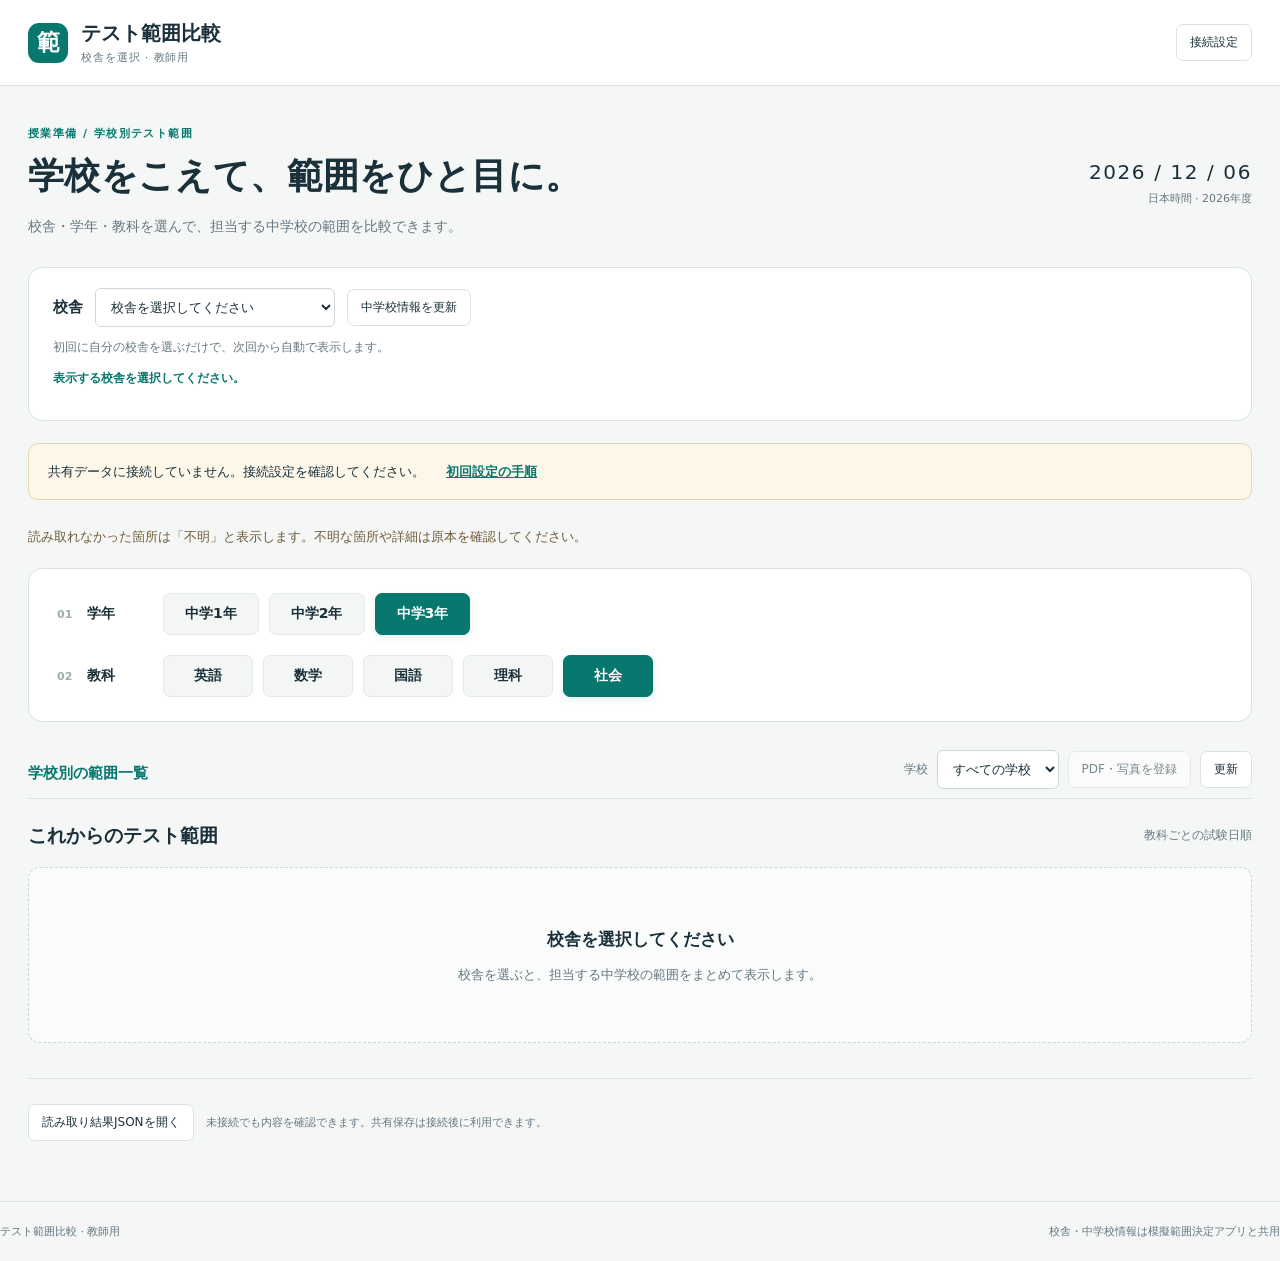
==== commit cdd0b47e: "Add campus selection using the shared middle-school directory" ====
--- a/docs/school-ranges/index.html
+++ b/docs/school-ranges/index.html
@@ -3,13 +3,14 @@
 <head>
   <meta charset="utf-8"><meta name="viewport" content="width=device-width, initial-scale=1">
   <meta name="robots" content="noindex,nofollow">
-  <title>千種本部校｜学校別テスト範囲比較</title>
-  <link rel="stylesheet" href="styles.css?v=direct-20261107">
+  <title>学校別テスト範囲比較</title>
+  <link rel="stylesheet" href="styles.css?v=campus-20261107">
 </head>
 <body>
-  <header class="top"><a class="brand" href="./"><span class="mark">範</span><span>テスト範囲比較<small>千種本部校 · 教師用</small></span></a><button id="connectionButton" class="quiet">接続設定</button></header>
+  <header class="top"><a class="brand" href="./"><span class="mark">範</span><span>テスト範囲比較<small id="campusBrand">校舎を選択 · 教師用</small></span></a><button id="connectionButton" class="quiet">接続設定</button></header>
   <main>
-    <section class="intro"><div><p class="eyebrow">授業準備 / 学校別テスト範囲</p><h1>学校をこえて、<br class="mobile">範囲をひと目に。</h1><p class="lead">学年と教科を選んで、学校ごとの範囲を比較できます。</p></div><div class="today"><span id="today"></span><small id="year"></small></div></section>
+    <section class="intro"><div><p class="eyebrow">授業準備 / 学校別テスト範囲</p><h1>学校をこえて、<br class="mobile">範囲をひと目に。</h1><p class="lead">校舎・学年・教科を選んで、担当する中学校の範囲を比較できます。</p></div><div class="today"><span id="today"></span><small id="year"></small></div></section>
+    <section class="campus-picker" aria-label="表示する校舎"><div class="campus-controls"><label for="campus">校舎</label><select id="campus" aria-describedby="campusHelp"><option value="">校舎を選択してください</option></select><button id="campusReload" class="quiet" type="button">中学校情報を更新</button></div><p id="campusHelp">初回に自分の校舎を選ぶだけで、次回から自動で表示します。</p><p id="campusStatus" role="status" aria-live="polite"></p><p id="campusSchools" class="campus-schools"></p><a id="campusManage" target="_blank" rel="noopener" hidden>中学校の設定を開く</a></section>
     <div id="connectionStatus" class="notice" role="status"></div>
     <p class="source-note">読み取れなかった箇所は「不明」と表示します。不明な箇所や詳細は原本を確認してください。</p><section class="selectors" aria-label="表示する学年と教科"><div class="selector-row"><h2><span>01</span> 学年</h2><div id="grades" class="segments"></div></div><div class="selector-row"><h2><span>02</span> 教科</h2><div id="subjects" class="segments"></div></div></section>
     <div class="toolbar"><strong class="list-label">学校別の範囲一覧</strong><div class="actions"><label for="school">学校</label><select id="school"><option value="">すべての学校</option></select><button id="newButton" class="quiet">PDF・写真を登録</button><button id="refreshButton" class="quiet">更新</button></div></div>
@@ -17,11 +18,12 @@
     <section id="previousSection" class="previous"><button id="previousButton" class="quiet">前回のテスト範囲を見る</button><div id="previousContent" hidden><div class="section-head"><h2>前回のテスト範囲</h2><span>当年度・学校ごとの直近の登録分</span></div><div id="previousCards" class="cards"></div></div></section>
     <div class="import-tools"><label class="file-button">読み取り結果JSONを開く<input id="importFile" type="file" accept="application/json,.json" hidden></label><button id="exportButton" class="quiet" hidden>確認内容をJSONで保存</button><span>未接続でも内容を確認できます。共有保存は接続後に利用できます。</span></div>
   </main>
-  <footer><span>千種本部校 · 教師用</span><span>AI自動読み取り：未接続</span></footer>
+  <footer><span id="campusFooter">テスト範囲比較 · 教師用</span><span>校舎・中学校情報は模擬範囲決定アプリと共用</span></footer>
   <dialog id="connectionDialog"><form method="dialog" class="modal"><div class="modal-head"><h2>共有保存の接続設定</h2><button value="cancel" class="close" aria-label="閉じる">×</button></div><p>Google側の保存用アプリを初回だけ設定します。接続先のURLを入力してください。</p><label>Apps Scriptの公開URL<input id="apiUrl" type="url" placeholder="https://script.google.com/macros/s/…/exec"></label><p id="connectionError" class="error" role="alert"></p><div class="modal-actions"><a href="setup.html" target="_blank" rel="noopener">初回設定の手順を見る</a><button id="connectButton" type="button" class="primary">接続する</button></div></form></dialog>
   <dialog id="editorDialog"><form id="editorForm" class="modal wide"><div class="modal-head"><div><p class="eyebrow">不明な箇所は「不明」のまま保存できます</p><h2 id="editorTitle">範囲を修正</h2></div><button id="editorClose" type="button" class="close" aria-label="閉じる">×</button></div><div class="edit-layout"><section class="source-panel"><div class="source-tools"><strong id="sourceLabel"></strong><button id="loadOriginal" type="button" class="quiet">原本を表示</button><a id="driveOriginal" target="_blank" rel="noopener">Driveで開く</a></div><div id="sourcePreview" class="source-preview"><p>「原本を表示」で、登録元のPDF・写真を確認できます。</p></div></section><section class="fields"><div class="field-row"><label>学校名<input name="school" maxlength="80" required></label><label>学年<select name="grade"><option value="1">中学1年</option><option value="2">中学2年</option><option value="3">中学3年</option></select></label></div><div class="field-row"><label>年度<input name="year" type="number" min="2000" max="2100" required></label><label>テスト名<input name="testName" maxlength="100" required></label></div><div id="subjectFields"></div><p id="editorError" class="error" role="alert"></p></section></div><div class="modal-actions sticky"><span id="saveHint"></span><div><button id="publishButton" type="button" class="primary">保存する</button></div></div></form></dialog>
   <dialog id="uploadDialog"><form id="uploadForm" class="modal"><div class="modal-head"><h2>PDF・写真を登録</h2><button id="uploadClose" type="button" class="close" aria-label="閉じる">×</button></div><p>資料を保存した後、原本と照合しながら範囲を入力します。AI自動読み取りは未接続です。</p><label>資料（PDF・JPEG・PNG／10MBまで）<input id="uploadFile" type="file" accept="application/pdf,image/jpeg,image/png" required></label><p id="uploadError" class="error" role="alert"></p><div class="modal-actions"><span>1件につき1校・1学年・1回のテスト</span><button id="uploadButton" type="button" class="primary">資料を保存して入力</button></div></form></dialog>
   <div id="toast" class="toast" role="status" hidden></div>
-  <script src="config.js?v=direct-20261107"></script><script src="core.js?v=direct-20261107"></script><script src="app.js?v=direct-20261107"></script>
+  <script src="../config.js?v=campus-20261107"></script><script src="config.js?v=campus-20261107"></script><script src="campus.js?v=campus-20261107"></script><script src="core.js?v=campus-20261107"></script><script src="app.js?v=campus-20261107"></script>
 </body>
 </html>
+
--- a/docs/school-ranges/styles.css
+++ b/docs/school-ranges/styles.css
@@ -1 +1,4 @@
 :root{--ink:#1a303a;--muted:#657780;--accent:#08786f;--paper:#f4f7f6;--line:#d9e3e1;--orange:#946122;--pale:#fdf7e9;font-family:'Yu Gothic UI','Meiryo',system-ui,sans-serif;color:var(--ink);background:var(--paper)}*{box-sizing:border-box}body{margin:0}button,input,select,textarea{font:inherit}button,a,label.file-button{touch-action:manipulation}button,.file-button{cursor:pointer}button{border:0;background:none;color:inherit}button:disabled{opacity:.55;cursor:wait}a{color:var(--accent)}button:focus-visible,a:focus-visible,input:focus-visible,textarea:focus-visible,select:focus-visible{outline:3px solid #56b9ac;outline-offset:3px}.top{height:86px;padding:0 max(28px,calc((100vw - 1360px)/2));display:flex;align-items:center;justify-content:space-between;background:#fff;border-bottom:1px solid var(--line)}.brand{display:flex;gap:13px;align-items:center;color:var(--ink);text-decoration:none;font-size:20px;font-weight:700}.brand small{display:block;font-size:11px;color:var(--muted);font-weight:500;margin-top:3px;letter-spacing:.08em}.mark{display:grid;place-items:center;background:var(--accent);color:white;width:40px;height:40px;border-radius:11px;font-size:23px}main{max-width:1360px;margin:auto;padding:40px 28px 60px}.intro{display:flex;align-items:center;justify-content:space-between;margin-bottom:27px}.eyebrow{font-size:11px;letter-spacing:.13em;color:var(--accent);font-weight:700;margin:0 0 10px}h1{font-size:36px;letter-spacing:.01em;line-height:1.4;margin:0 0 13px}h2{margin:0;font-size:19px}.lead{font-size:14px;color:var(--muted);line-height:1.8;margin:0}.today{text-align:right;font-size:20px;font-variant-numeric:tabular-nums;letter-spacing:.08em}.today small{font-size:11px;color:var(--muted);display:block;margin-top:7px;letter-spacing:0}.mobile{display:none}.notice{padding:15px 19px;border:1px solid #e5d7ae;background:var(--pale);border-radius:10px;font-size:13px;line-height:1.8;margin-bottom:25px}.notice.connected{background:#eaf5f1;border-color:#bbdacf}.notice button{color:var(--accent);text-decoration:underline;margin-left:15px;font-weight:700}.selectors{background:white;border:1px solid var(--line);padding:24px 28px;border-radius:14px;margin-bottom:27px}.selector-row{display:flex;align-items:center;gap:26px}.selector-row+.selector-row{margin-top:20px}.selector-row h2{min-width:80px;font-size:14px}.selector-row h2 span{color:#9baea8;font-size:11px;margin-right:10px}.segments{display:flex;flex-wrap:wrap;gap:10px}.segments button{min-width:90px;background:#f3f6f5;border:1px solid #e3e9e7;border-radius:7px;padding:11px 21px;font-weight:700;font-size:14px}.segments button.active{background:var(--accent);border-color:var(--accent);color:white;box-shadow:0 3px 7px #08786f1a}.source-note{font-size:13px;color:#6f5a38;line-height:1.9;margin:0 0 18px}.list-label{font-size:15px;padding:15px 0;color:var(--accent)}.toolbar{display:flex;align-items:center;justify-content:space-between;gap:15px;border-bottom:1px solid var(--line);margin-bottom:24px}.tabs{display:flex;align-items:center;gap:26px}.tabs button{padding:15px 0;border-bottom:3px solid transparent;font-size:14px;font-weight:700;color:var(--muted)}.tabs button.active{color:var(--accent);border-color:var(--accent)}.tabs span{background:#e6eeeb;padding:2px 7px;border-radius:6px;margin-left:5px;font-size:11px}.actions{display:flex;align-items:center;gap:9px;padding-bottom:7px}.actions label{font-size:12px;color:var(--muted)}.quiet,.file-button{border:1px solid var(--line);border-radius:7px;background:white;padding:9px 13px;font-size:12px;white-space:nowrap}.primary{background:var(--accent);color:white;border-radius:8px;padding:11px 17px;font-size:13px;font-weight:700}select,input,textarea{border:1px solid #cbd8d4;border-radius:6px;background:#fff;color:var(--ink);padding:10px 11px}select{font-size:13px}.section-head{display:flex;align-items:center;justify-content:space-between;margin:0 0 18px}.section-head span{color:var(--muted);font-size:12px}.cards{display:grid;grid-template-columns:repeat(3,minmax(0,1fr));gap:18px;align-items:start}.card{background:white;border:1px solid var(--line);border-radius:12px;overflow:hidden}.card-top{padding:18px 21px 16px;border-bottom:1px solid #e8eeeb;background:#fcfdfc}.card-date{color:var(--accent);font-weight:700;font-size:18px;margin:0 0 10px;font-variant-numeric:tabular-nums}.card h3{font-size:21px;margin:0 0 6px}.card-meta{font-size:11px;color:var(--muted)}.badge{display:inline-block;margin-left:8px;color:var(--orange);background:#f9efdc;padding:2px 7px;border-radius:5px;font-size:10px;vertical-align:middle}.card-body{padding:20px 21px}.card-label{font-size:11px;font-weight:700;color:var(--muted);letter-spacing:.07em;margin:0 0 9px}.range-text{white-space:pre-wrap;overflow-wrap:anywhere;line-height:1.95;font-size:14px;margin:0}.points{border-top:1px solid #e6ede9;margin-top:20px;padding-top:16px}.points .range-text{font-size:12px;line-height:1.9}.card-issues{background:var(--pale);font-size:12px;line-height:1.8;padding:12px 15px;border-top:1px solid #efdfb8}.card-bottom{display:flex;justify-content:space-between;padding:13px 20px;border-top:1px solid #e8eeeb;font-size:12px}.card-bottom button{color:var(--accent);font-weight:700}.empty{grid-column:1/-1;text-align:center;border:1px dashed #cbd8d4;padding:54px 20px;border-radius:12px;background:#ffffff88;color:var(--muted);line-height:2}.empty h3{color:var(--ink);font-size:17px;margin:0 0 6px}.empty p{font-size:13px;margin:0}.empty button{margin-top:15px}.previous{margin-top:32px}.previous #previousContent{background:#eaf0ed;padding:23px;margin-top:17px;border-radius:12px}.import-tools{margin-top:35px;padding-top:25px;border-top:1px solid var(--line);display:flex;flex-wrap:wrap;align-items:center;gap:12px}.import-tools span{font-size:11px;color:var(--muted)}footer{max-width:1304px;margin:auto;border-top:1px solid var(--line);padding:22px 0;display:flex;justify-content:space-between;color:var(--muted);font-size:11px}dialog{padding:0;border:1px solid var(--line);border-radius:15px;max-width:min(95vw,1300px);max-height:94vh;box-shadow:0 16px 100px #132c3940}dialog::backdrop{background:#0c26386b}.modal{width:min(600px,93vw);padding:26px;margin:0}.modal.wide{width:min(1240px,94vw)}.modal p{font-size:13px;line-height:1.9;color:var(--muted)}.modal-head{display:flex;justify-content:space-between;align-items:start;gap:20px;margin-bottom:22px}.close{font-size:26px;line-height:1;padding:2px}.modal label{display:block;font-size:12px;font-weight:700;line-height:1.8}.modal label input:not([type=checkbox]),.modal label textarea,.modal label select{display:block;width:100%;margin-top:5px;font-size:14px;font-weight:400}.modal-actions{display:flex;align-items:center;justify-content:space-between;gap:16px;margin-top:25px;font-size:12px}.modal-actions>div{display:flex;gap:8px}.modal-actions a{font-size:12px}.sticky{position:sticky;bottom:-26px;padding:15px 0;background:#fff;border-top:1px solid var(--line);z-index:2}.edit-layout{display:grid;grid-template-columns:1fr 1fr;gap:25px;align-items:start}.source-panel{position:sticky;top:0}.source-tools{display:flex;align-items:center;gap:10px;flex-wrap:wrap;margin-bottom:12px;font-size:12px}.source-tools a{font-size:12px}.source-preview{height:64vh;min-height:340px;border:1px solid var(--line);border-radius:8px;background:#f0f3f2;overflow:auto;display:flex;align-items:center;justify-content:center}.source-preview p{text-align:center;margin:25px}.source-preview iframe{border:0;width:100%;height:100%}.source-preview img{max-width:100%;height:auto}.field-row{display:grid;grid-template-columns:1fr 1fr;gap:12px;margin-bottom:14px}.subject-field{border-top:1px solid var(--line);padding-top:18px;margin-top:20px}.subject-field h3{font-size:16px;color:var(--accent);margin:0 0 10px}.subject-field label{margin-bottom:11px}.subject-field textarea{min-height:130px;resize:vertical;line-height:1.8}.subject-field textarea.points-input{min-height:70px}.check{display:flex!important;align-items:flex-start;gap:7px;margin-top:17px;font-size:12px!important}.check input{margin-top:4px}.issues:not(:empty){background:var(--pale);padding:13px;border-radius:8px;margin:16px 0;font-size:12px}.issues h3{font-size:13px;margin:0 0 10px;color:var(--orange)}.issues .check{font-weight:400;line-height:1.8;margin:8px 0}.error{color:#b44239!important;white-space:pre-line}.toast{position:fixed;bottom:28px;left:50%;transform:translateX(-50%);background:#173d36;color:white;border-radius:9px;padding:14px 25px;max-width:90vw;font-size:13px;box-shadow:0 7px 25px #102b3930;z-index:20}.setup main{max-width:900px}.step{background:white;border:1px solid var(--line);padding:26px;border-radius:12px;margin:20px 0}.step h2{margin-bottom:14px}.step p,.step li{font-size:14px;line-height:2}.setup ol{padding-left:22px}.setup textarea{width:100%;height:180px;font-family:monospace;font-size:12px}.setup code{background:#edf2ef;padding:2px 6px;border-radius:4px}@media(min-width:1700px){.cards{gap:24px}}@media(max-width:1100px){.cards{grid-template-columns:repeat(2,minmax(0,1fr))}.toolbar{align-items:flex-start;flex-direction:column;gap:8px}.actions{width:100%;flex-wrap:wrap}.edit-layout{grid-template-columns:1fr}.source-panel{position:static}.source-preview{height:48vh}}@media(max-width:680px){.top{height:73px;padding:0 18px}.brand{font-size:16px}.brand small{font-size:10px}.mark{width:34px;height:34px;font-size:19px}main{padding:29px 18px 35px}.intro{align-items:start}.today{font-size:12px;margin-top:5px;white-space:nowrap}.today small{font-size:10px}h1{font-size:27px}.mobile{display:block}.lead{font-size:12px}.selectors{padding:20px 16px}.selector-row{align-items:start;flex-direction:column;gap:10px}.selector-row h2{font-size:12px}.segments{gap:7px}.segments button{min-width:0;font-size:12px;padding:10px 15px}.cards{grid-template-columns:1fr}.toolbar{margin-bottom:20px}.actions{gap:7px}.actions select{max-width:165px;font-size:12px}.section-head h2{font-size:17px}.section-head span{font-size:10px}.range-text{font-size:15px}.card h3{font-size:22px}.card-date{font-size:19px}.modal{padding:20px}.modal-head h2{font-size:18px}.modal-actions{flex-wrap:wrap}.sticky{bottom:-20px}.field-row{grid-template-columns:1fr}.previous #previousContent{padding:13px}footer{margin:0 18px;font-size:10px}.top .quiet{padding:8px;font-size:11px}}
+
+
+.campus-picker{background:white;border:1px solid var(--line);border-radius:14px;padding:20px 24px;margin-bottom:22px}.campus-controls{display:flex;align-items:center;gap:12px;flex-wrap:wrap}.campus-controls label{font-size:15px;font-weight:700}.campus-controls select{min-width:240px;max-width:100%}.campus-picker p{font-size:12px;color:var(--muted);line-height:1.8;margin:10px 0 0}.campus-picker #campusStatus{font-weight:700;color:var(--accent)}.campus-picker #campusStatus.error{color:#b44239}.campus-schools{overflow-wrap:anywhere}.campus-picker a{display:inline-block;font-size:12px;margin-top:10px}.campus-picker a[hidden]{display:none}footer{gap:12px;flex-wrap:wrap}@media(max-width:680px){.campus-picker{padding:18px 16px}.campus-controls{gap:9px}.campus-controls select{min-width:0;flex:1}.campus-controls button{margin-left:0}.campus-picker #campusStatus{font-size:13px}}
